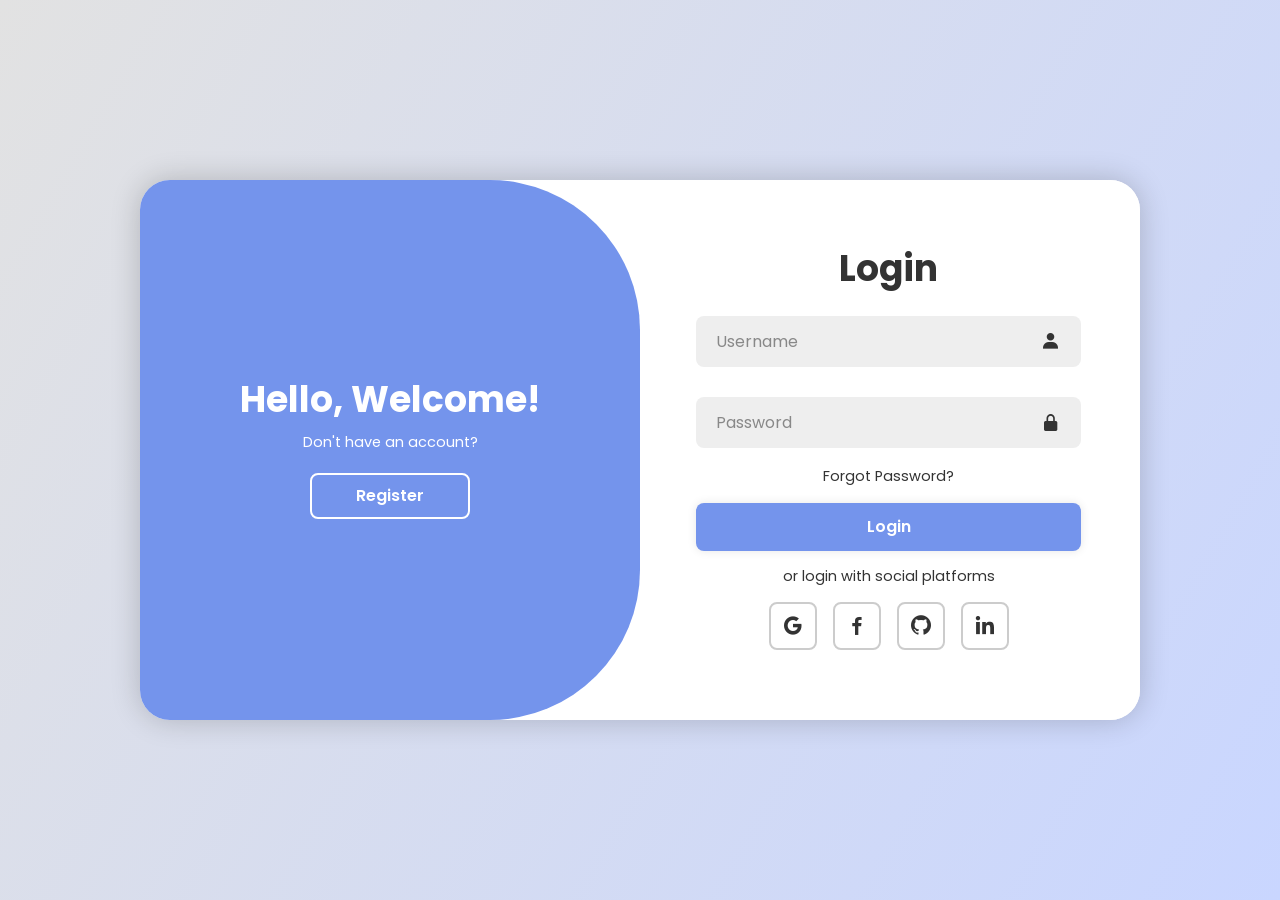
==== index.html @ f0abdf98 "push all code" ====
<!DOCTYPE html>
<html lang="en">

<head>
    <meta charset="UTF-8">
    <meta name="viewport" content="width=device-width, initial-scale=1.0">
    <title>Task Manager - Login</title>
    <!-- <link rel="stylesheet" href="https://cdnjs.cloudflare.com/ajax/libs/font-awesome/6.4.0/css/all.min.css">
    <link href="https://cdn.jsdelivr.net/npm/bootstrap@5.3.0/dist/css/bootstrap.min.css" rel="stylesheet"> -->
    <link href='https://unpkg.com/boxicons@2.1.4/css/boxicons.min.css' rel='stylesheet'>
    <link rel="stylesheet" href="CSS/loging.css">
</head>

<body>
    <!-- Login/Signup Container -->
    <div class="container">
        <div class="form-box login">
            <form action="#" id="login-form">
                <h1>Login</h1>
                <div id="successAlert" class="alert alert-success d-none"></div>
                <div id="errorAlert" class="alert alert-danger d-none"></div>
                <div class="input-box">
                    <input type="text" placeholder="Username" required>
                    <i class='bx bxs-user'></i>
                </div>
                <div class="input-box">
                    <input type="password" placeholder="Password" required>
                    <i class='bx bxs-lock-alt'></i>
                </div>
                <div class="forgot-link">
                    <a href="#">Forgot Password?</a>
                </div>
                <button type="submit" class="btn">Login</button>
                <p>or login with social platforms</p>
                <div class="social-icons">
                    <a href="#"><i class='bx bxl-google'></i></a>
                    <a href="#"><i class='bx bxl-facebook'></i></a>
                    <a href="#"><i class='bx bxl-github'></i></a>
                    <a href="#"><i class='bx bxl-linkedin'></i></a>
                </div>
            </form>
        </div>

        <div class="form-box register">
            <form action="#" id="register-form">
                <h1>Registration</h1>
                <div class="input-box">
                    <input type="text" placeholder="Username" required>
                    <i class='bx bxs-user'></i>
                </div>
                <div class="input-box">
                    <input type="email" placeholder="Email" required>
                    <i class='bx bxs-envelope'></i>
                </div>
                <div class="input-box">
                    <input type="password" placeholder="Password" required>
                    <i class='bx bxs-lock-alt'></i>
                </div>
                <button type="submit" class="btn">Register</button>
                <p>or register with social platforms</p>
                <div class="social-icons">
                    <a href="#"><i class='bx bxl-google'></i></a>
                    <a href="#"><i class='bx bxl-facebook'></i></a>
                    <a href="#"><i class='bx bxl-github'></i></a>
                    <a href="#"><i class='bx bxl-linkedin'></i></a>
                </div>
            </form>
        </div>

        <div class="toggle-box">
            <div class="toggle-panel toggle-left">
                <h1>Hello, Welcome!</h1>
                <p>Don't have an account?</p>
                <button class="btn register-btn">Register</button>
            </div>

            <div class="toggle-panel toggle-right">
                <h1>Welcome Back!</h1>
                <p>Already have an account?</p>
                <button class="btn login-btn">Login</button>
            </div>
        </div>
    </div>


    <!-- Alert Messages -->
    <div class="alert alert-success alert-dismissible fade show hidden" id="successAlert" role="alert">
        <span id="alertMessage"></span>
        <button type="button" class="btn-close" data-bs-dismiss="alert"></button>
    </div>

    <div class="alert alert-danger alert-dismissible fade show hidden" id="errorAlert" role="alert">
        <span id="errorMessage"></span>
        <button type="button" class="btn-close" data-bs-dismiss="alert"></button>
    </div>

    <script src="https://cdn.jsdelivr.net/npm/bootstrap@5.3.0/dist/js/bootstrap.bundle.min.js"></script>
    <script src="JS/loging.js"></script>
</body>

</html>
---- CSS/loging.css ----
@import url('https://fonts.googleapis.com/css2?family=Poppins:ital,wght@0,100;0,200;0,300;0,400;0,500;0,600;0,700;0,800;0,900;1,100;1,200;1,300;1,400;1,500;1,600;1,700;1,800;1,900&display=swap');

* {
    margin: 0;
    padding: 0;
    box-sizing: border-box;
    font-family: "Poppins", sans-serif;
    text-decoration: none;
    list-style: none;
}

body {
    display: flex;
    justify-content: center;
    align-items: center;
    min-height: 100vh;
    padding: 20px;
    background: linear-gradient(120deg, #e2e2e2, #c9d6ff);
}

.container {
    position: relative;
    width: 100%;
    max-width: 1000px;
    min-height: 540px;
    background: #fff;
    margin: 0 auto;
    border-radius: 30px;
    box-shadow: 0 0 30px rgba(0, 0, 0, .2);
    overflow: hidden;
}

.container h1 {
    font-size: 36px;
    margin: -10px 0;
}


.container p {
    font-size: 14.5px;
    margin: 15px 0;
}

.loginForm {
    width: 100%;
}

.form-box {
    position: absolute;
    right: 0;
    width: 50%;
    height: 100%;
    background: #fff;
    display: flex;
    align-items: center;
    color: #333;
    text-align: center;
    padding: 40px 56px;
    z-index: 1;
    transition: .6s ease-in-out 1.2s, visibility 0s 1s;
}

.container.active .form-box {
    right: 50%;
}

.form-box.register {
    visibility: hidden;
}

.container.active .form-box.register {
    visibility: visible;
}

.input-box {
    position: relative;
    margin: 30px 0;
}

.input-box input {
    width: 100%;
    padding: 13px 50px 13px 20px;
    background: #eee;
    border-radius: 8px;
    border: none;
    outline: none;
    font-size: 16px;
    color: #333;
    font-weight: 500;
}

.input-box input::placeholder {
    color: #888;
    font-weight: 400;
}

.input-box i {
    position: absolute;
    right: 20px;
    top: 50%;
    transform: translateY(-50%);
    font-size: 20px;
}

.forgot-link {
    margin: -15px 0 15px;
}

.forgot-link a {
    font-size: 14.5px;
    color: #333;
}

.btn {
    width: 100%;
    height: 48px;
    background: #7494ec;
    border-radius: 8px;
    box-shadow: 0 0 10px rgba(0, 0, 0, .1);
    border: none;
    cursor: pointer;
    font-size: 16px;
    color: #fff;
    font-weight: 600;
    transition: transform .15s ease, box-shadow .2s ease;
}

.btn:hover {
    transform: translateY(-2px);
    box-shadow: 0 14px 24px rgba(0, 0, 0, 0.12);
}

.social-icons {
    display: flex;
    justify-content: center;
}

.social-icons a {
    display: inline-flex;
    padding: 10px;
    border: 2px solid #ccc;
    border-radius: 8px;
    font-size: 24px;
    color: #333;
    margin: 0 8px;
}

.toggle-box {
    position: absolute;
    width: 100%;
    height: 100%;
}

.toggle-box::before {
    content: '';
    position: absolute;
    left: -250%;
    width: 300%;
    height: 100%;
    background: #7494ec;
    /* border: 2px solid red; */
    border-radius: 150px;
    z-index: 2;
    transition: 1.8s ease-in-out;
}

.container.active .toggle-box::before {
    left: 50%;
}

.toggle-panel {
    position: absolute;
    width: 50%;
    height: 100%;
    /* background: seagreen; */
    color: #fff;
    display: flex;
    flex-direction: column;
    justify-content: center;
    align-items: center;
    z-index: 2;
    transition: .6s ease-in-out;
}

.toggle-panel.toggle-left {
    left: 0;
    transition-delay: 1.2s;
}

.container.active .toggle-panel.toggle-left {
    left: -50%;
    transition-delay: .6s;
}

.toggle-panel.toggle-right {
    right: -50%;
    transition-delay: .6s;
}

.container.active .toggle-panel.toggle-right {
    right: 0;
    transition-delay: 1.2s;
}

.toggle-panel p {
    margin-bottom: 20px;
}

.toggle-panel .btn {
    width: 160px;
    height: 46px;
    background: transparent;
    border: 2px solid #fff;
    box-shadow: none;
}

.hidden {
    display: none !important;
}

.alert {
    position: fixed;
    top: 20px;
    right: 20px;
    z-index: 10000;
    min-width: 300px;
}

#authContainer {
    min-height: 100vh;
    display: flex;
    align-items: center;
    justify-content: center;
    background: linear-gradient(135deg, #6a11cb 0%, #2575fc 100%);
    padding: 20px;
}

.auth-wrapper {
    width: 100%;
    max-width: 400px;
}

.auth-card {
    background: white;
    border-radius: 15px;
    overflow: hidden;
    box-shadow: 0 15px 35px rgba(0, 0, 0, 0.1);
}

.auth-header {
    padding: 30px;
    text-align: center;
    background: #4e73df;
    color: white;
}

.auth-body {
    padding: 30px;
}

.auth-form {
    display: block;
}

.form-group {
    margin-bottom: 20px;
}

.form-control {
    width: 100%;
    padding: 12px 15px;
    border: 1px solid #ddd;
    border-radius: 8px;
    font-size: 16px;
}

.btn-block {
    width: 100%;
    padding: 12px;
}

/* Tablet */
@media screen and (max-width: 900px) {
    body {
        padding: 16px;
    }

    .container {
        max-width: 95vw;
        min-height: 560px;
    }

    .form-box {
        padding: 32px 36px;
    }

    .toggle-panel h1 {
        font-size: 30px;
    }

    .toggle-panel p {
        font-size: 14px;
    }
}

/* Large phones / small tablets */
@media screen and (max-width: 720px) {
    body {
        padding: 12px;
    }

    .container {
        height: auto;
        min-height: 600px;
    }

    .form-box {
        bottom: 0;
        width: 100%;
        height: 65%;
        padding: 28px;
    }

    .container.active .form-box {
        right: 0;
        bottom: 35%;
    }

    .toggle-box::before {
        left: 0;
        top: -260%;
        width: 100%;
        height: 320%;
        border-radius: 22vw;
    }

    .container.active .toggle-box::before {
        left: 0;
        top: 65%;
    }

    .toggle-panel {
        width: 100%;
        height: 35%;
        padding: 0 24px;
    }

    .container.active .toggle-panel.toggle-left {
        left: 0;
        top: -35%;
    }

    .toggle-panel.toggle-left {
        top: 0;
    }

    .toggle-panel.toggle-right {
        right: 0;
        bottom: -35%;
    }

    .container.active .toggle-panel.toggle-right {
        bottom: 0;
    }
}

/* Phones */
@media screen and (max-width: 480px) {
    .container {
        border-radius: 20px;
        min-height: 620px;
    }

    .form-box {
        padding: 22px 20px;
    }

    .input-box {
        margin: 22px 0;
    }

    .toggle-panel h1 {
        font-size: 26px;
    }

    .toggle-panel p {
        font-size: 13px;
    }

    .toggle-panel .btn {
        width: 140px;
    }
}
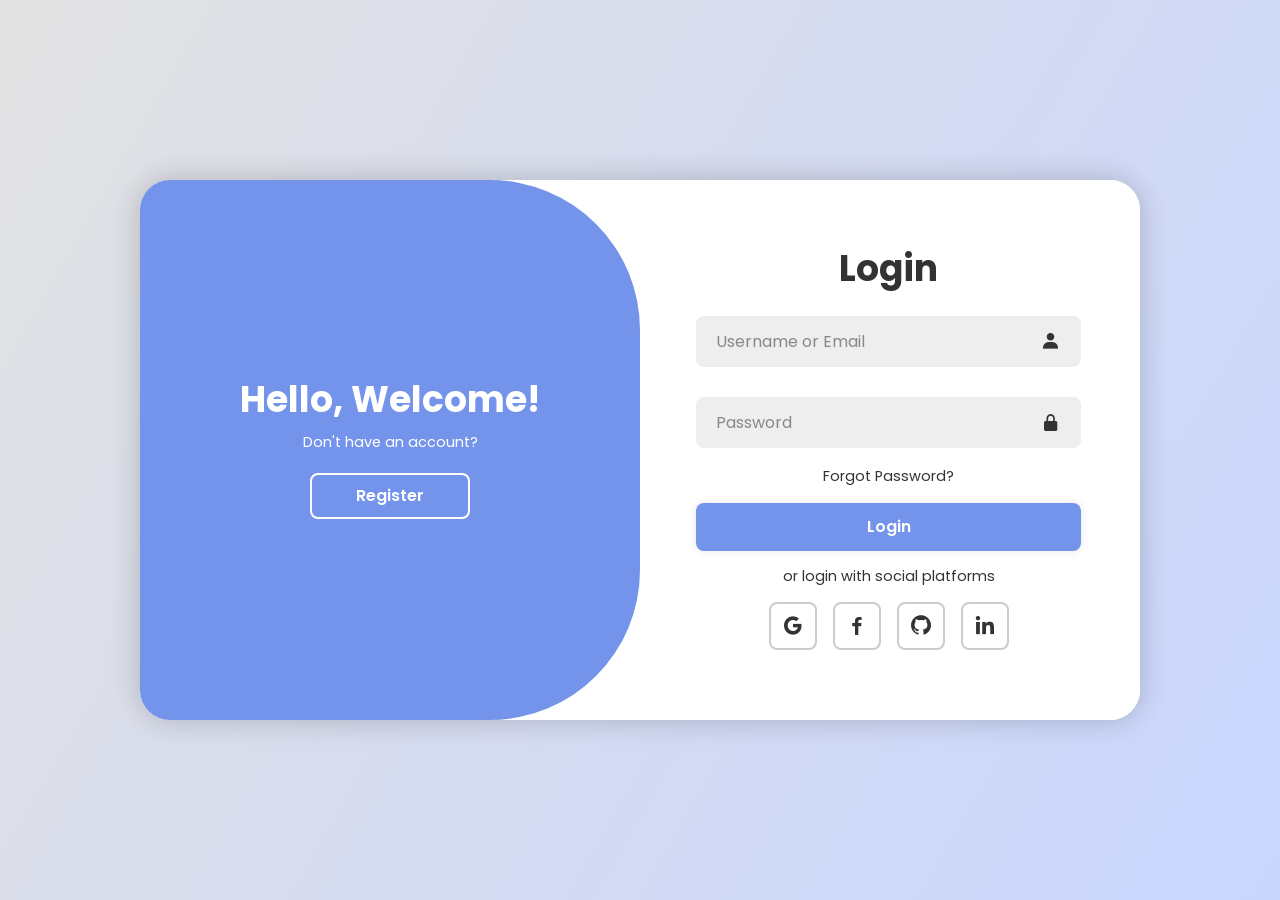
==== commit 20b85cd0: "update" ====
--- a/index.html
+++ b/index.html
@@ -17,14 +17,12 @@
         <div class="form-box login">
             <form action="#" id="login-form">
                 <h1>Login</h1>
-                <div id="successAlert" class="alert alert-success d-none"></div>
-                <div id="errorAlert" class="alert alert-danger d-none"></div>
                 <div class="input-box">
-                    <input type="text" placeholder="Username" required>
+                    <input type="text" name="loginId" placeholder="Username or Email" autocomplete="username" required>
                     <i class='bx bxs-user'></i>
                 </div>
                 <div class="input-box">
-                    <input type="password" placeholder="Password" required>
+                    <input type="password" name="loginPassword" placeholder="Password" autocomplete="current-password" required>
                     <i class='bx bxs-lock-alt'></i>
                 </div>
                 <div class="forgot-link">
@@ -45,17 +43,22 @@
             <form action="#" id="register-form">
                 <h1>Registration</h1>
                 <div class="input-box">
-                    <input type="text" placeholder="Username" required>
+                    <input type="text" name="username" placeholder="Username" autocomplete="username" required>
                     <i class='bx bxs-user'></i>
                 </div>
                 <div class="input-box">
-                    <input type="email" placeholder="Email" required>
+                    <input type="email" name="email" placeholder="Email" autocomplete="email" required>
                     <i class='bx bxs-envelope'></i>
                 </div>
                 <div class="input-box">
-                    <input type="password" placeholder="Password" required>
+                    <input type="password" name="password" placeholder="Password" autocomplete="new-password" minlength="8" required>
                     <i class='bx bxs-lock-alt'></i>
                 </div>
+                <div class="input-box">
+                    <input type="password" name="confirmPassword" placeholder="Confirm Password" autocomplete="new-password" minlength="8" required>
+                    <i class='bx bxs-check-shield'></i>
+                </div>
+                <p class="password-hint">Use at least 8 characters.</p>
                 <button type="submit" class="btn">Register</button>
                 <p>or register with social platforms</p>
                 <div class="social-icons">
@@ -81,21 +84,8 @@
             </div>
         </div>
     </div>
-
-
-    <!-- Alert Messages -->
-    <div class="alert alert-success alert-dismissible fade show hidden" id="successAlert" role="alert">
-        <span id="alertMessage"></span>
-        <button type="button" class="btn-close" data-bs-dismiss="alert"></button>
-    </div>
-
-    <div class="alert alert-danger alert-dismissible fade show hidden" id="errorAlert" role="alert">
-        <span id="errorMessage"></span>
-        <button type="button" class="btn-close" data-bs-dismiss="alert"></button>
-    </div>
-
     <script src="https://cdn.jsdelivr.net/npm/bootstrap@5.3.0/dist/js/bootstrap.bundle.min.js"></script>
     <script src="JS/loging.js"></script>
 </body>
 
-</html>+</html>
--- a/CSS/loging.css
+++ b/CSS/loging.css
@@ -130,6 +130,19 @@
     box-shadow: 0 14px 24px rgba(0, 0, 0, 0.12);
 }
 
+.btn:disabled {
+    cursor: not-allowed;
+    opacity: 0.75;
+    transform: none;
+}
+
+.password-hint {
+    color: #666;
+    font-size: 12px;
+    line-height: 1.4;
+    margin: -16px 0 16px;
+}
+
 .social-icons {
     display: flex;
     justify-content: center;
@@ -219,11 +232,22 @@
 }
 
 .alert {
-    position: fixed;
-    top: 20px;
-    right: 20px;
-    z-index: 10000;
-    min-width: 300px;
+    width: 100%;
+    padding: 10px 12px;
+    border-radius: 8px;
+    color: #fff;
+    font-size: 13px;
+    line-height: 1.35;
+    margin: 20px 0 -12px;
+    text-align: left;
+}
+
+.alert-success {
+    background: #198754;
+}
+
+.alert-danger {
+    background: #dc3545;
 }
 
 #authContainer {
